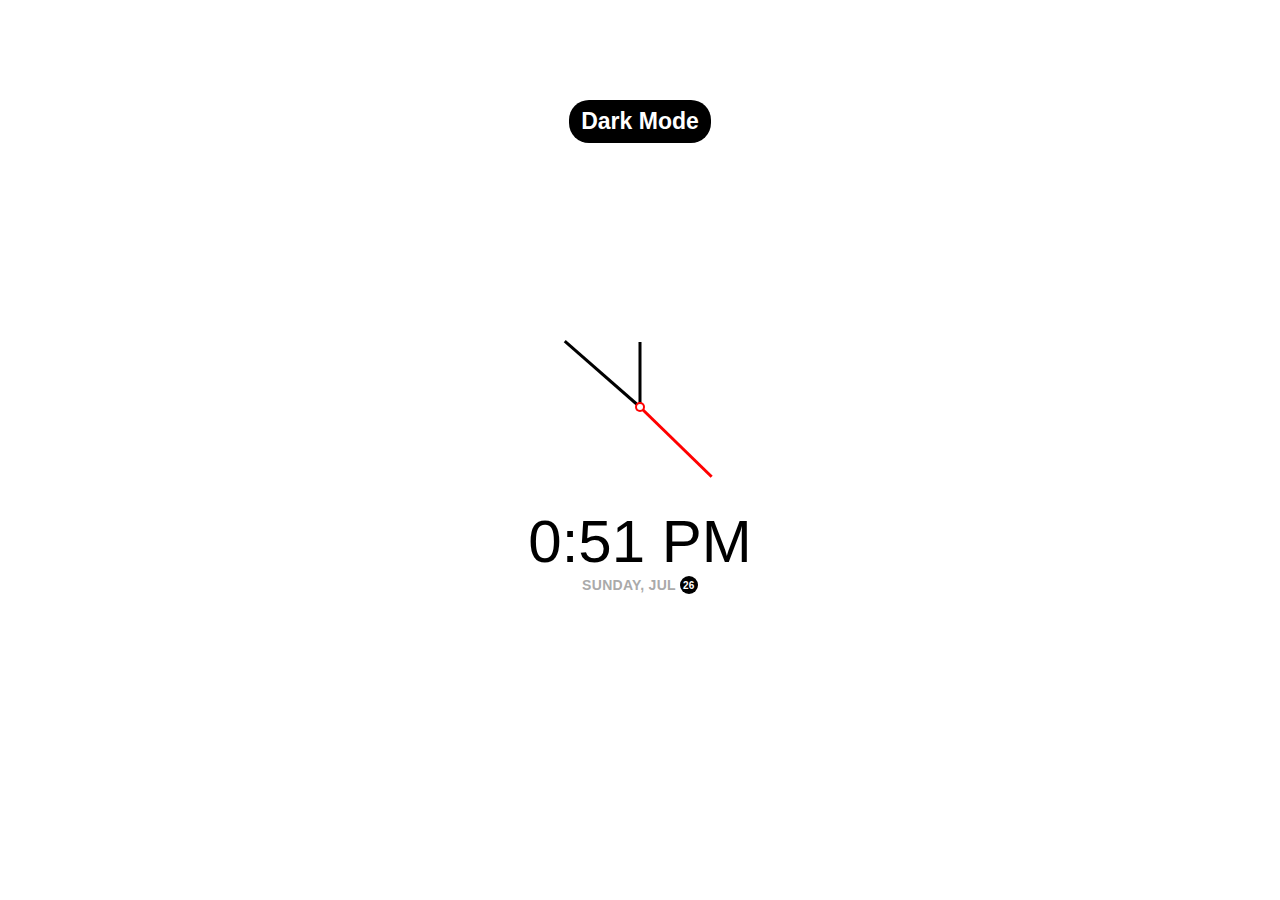
==== p-13/index.html @ 7b0b6074 "first commit" ====
<!DOCTYPE html>
<html lang="en">
<head>
    <meta charset="UTF-8">
    <meta http-equiv="X-UA-Compatible" content="IE=edge">
    <meta name="viewport" content="width=device-width, initial-scale=1.0">
    <title>Your Clock</title>
    <link rel="stylesheet" href="/p-13/assets/style.css">

</head>
<body>
    
<button class="toggle">
    dark mode
</button>

<div class="clock-container">
    <div class="clock">
        <div class="needle hour"></div>
        <div class="needle minute"></div>
        <div class="needle second"></div>
        <div class="center-point"></div>
    </div>
    <div class="time">
     
    </div>

    <div class="date"></div>
</div>








    <script src="/p-13/assets/file.js"></script>
</body>
</html>
---- p-13/assets/style.css ----
*{
    box-sizing: border-box;
    margin: 0;
    padding: 0;
}

:root{
    --primary-color: #000;
    --secondary-color: #fff;
}


html{
    transition: all 0.5s ease-in;
}

html.dark{

    --primary-color: #fff;
    --secondary-color: #333;
}

html.dark{
    background-color: #111;
    color: var(--primary-color);
}

body{
    font-family: 'Lucida Sans', 'Lucida Sans Regular', 'Lucida Grande', 'Lucida Sans Unicode', Geneva, Verdana, sans-serif;
    display: flex;
    align-items: center;
    justify-content: center;
    height: 100vh;
    overflow: hidden;
}


.toggle{
    background-color: var(--primary-color);
    color: var(--secondary-color);
    border: 0;
    border-radius: 20px;
    padding: 8px 12px;
    position: absolute;
    top: 100px;
    font-size: 23px;
    text-transform: capitalize;
    font-weight: 600;
    cursor: pointer;
}

.toggle:focus{
    outline: none;
}

.clock-container{
    display: flex;
    flex-direction: column;
    justify-content: space-between;
    align-items: center;
}


.clock{
    position: relative;
    width: 200px;
    height: 200px;
   }


.needle{
    background-color: var(--primary-color);
    position: absolute;
    top: 50%;
    left: 50%;
    height: 65px;
    width: 3px;
    transform-origin: bottom center;
    transition: all 0.5s ease-in;
}

.needle.hour{
    transform: translate(-50%, -100%) rotate(0deg);
}

.needle.minute{
    transform: translate(-50%, -100%) rotate(0deg);
    height: 100px;
}

.needle.second{
    transform: translate(-50%, -100%) rotate(0deg);
    height: 100px;
    background-color: red;
}

.center-point{
    background-color: red;
    width: 10px;
    height: 10px;
position: absolute;
top: 50%;
left: 50%;
transform: translate(-50%, -50%);
border-radius: 50%;
}


.center-point::after{
    content: "";
    background-color: var(--secondary-color);
    width: 6px;
    height: 6px;
position: absolute;
top: 50%;
left: 50%;
transform: translate(-50%, -50%);
border-radius: 50%;
}

.time{
    font-size: 60px;

}
.date{
color: #aaa;
font-size: 14px;
letter-spacing: 0.3px;
text-transform: uppercase;
font-weight: 600;
}

.date .circle{
    background-color: var(--primary-color);
    color: var(--secondary-color);
    border-radius: 50%;
    height: 18px;
    width: 18px;
    display: inline-flex;
    align-items: center;
    justify-content: center;
    line-height: 18px;
    transition: 0.5s ease-in;
    font-size: 10px;
    font-weight: 600;
    padding-top: 3px;
}
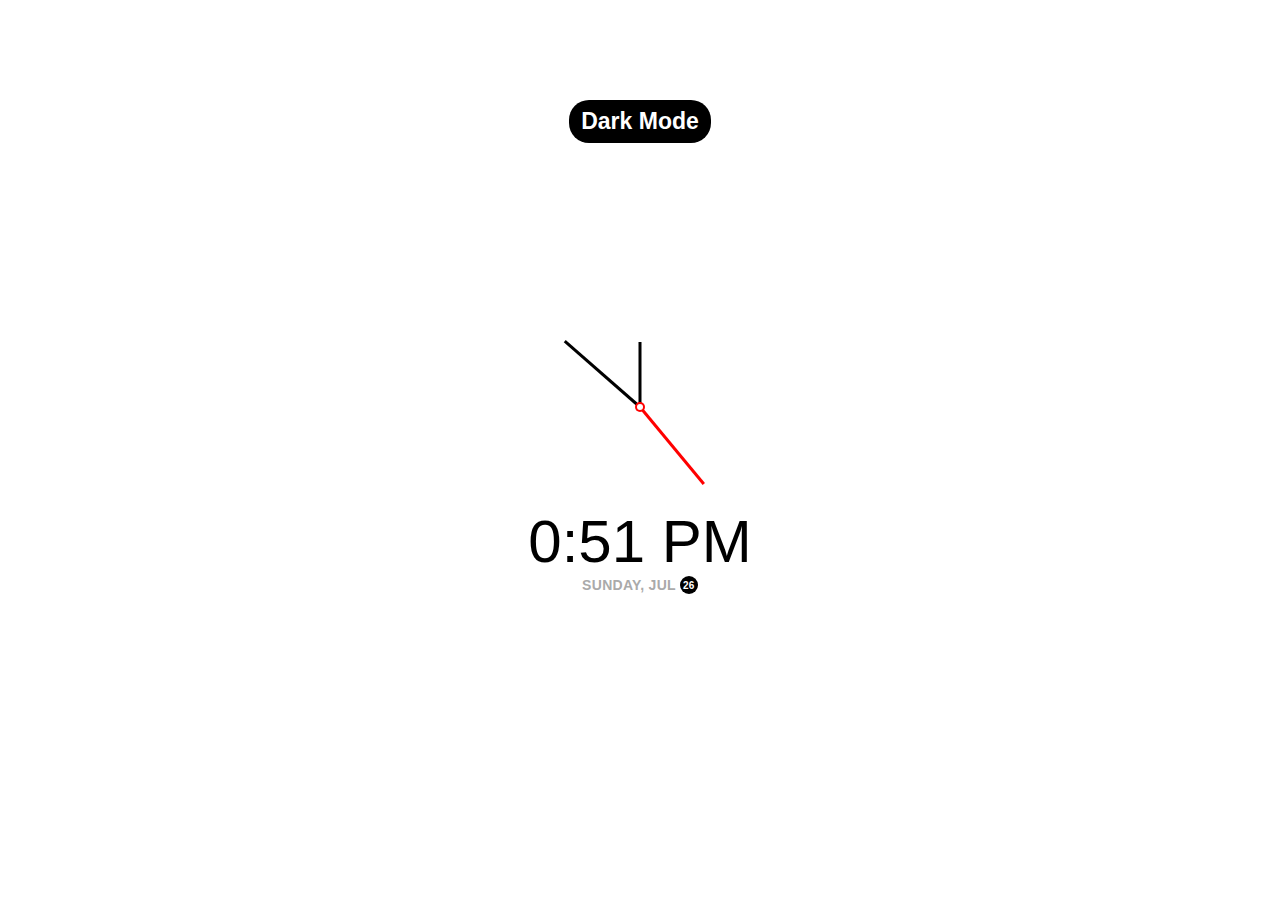
==== commit 486fdffd: "first commit" ====
--- a/p-13/index.html
+++ b/p-13/index.html
@@ -28,13 +28,6 @@
     <div class="date"></div>
 </div>
 
-
-
-
-
-
-
-
     <script src="/p-13/assets/file.js"></script>
 </body>
-</html>+</html>
